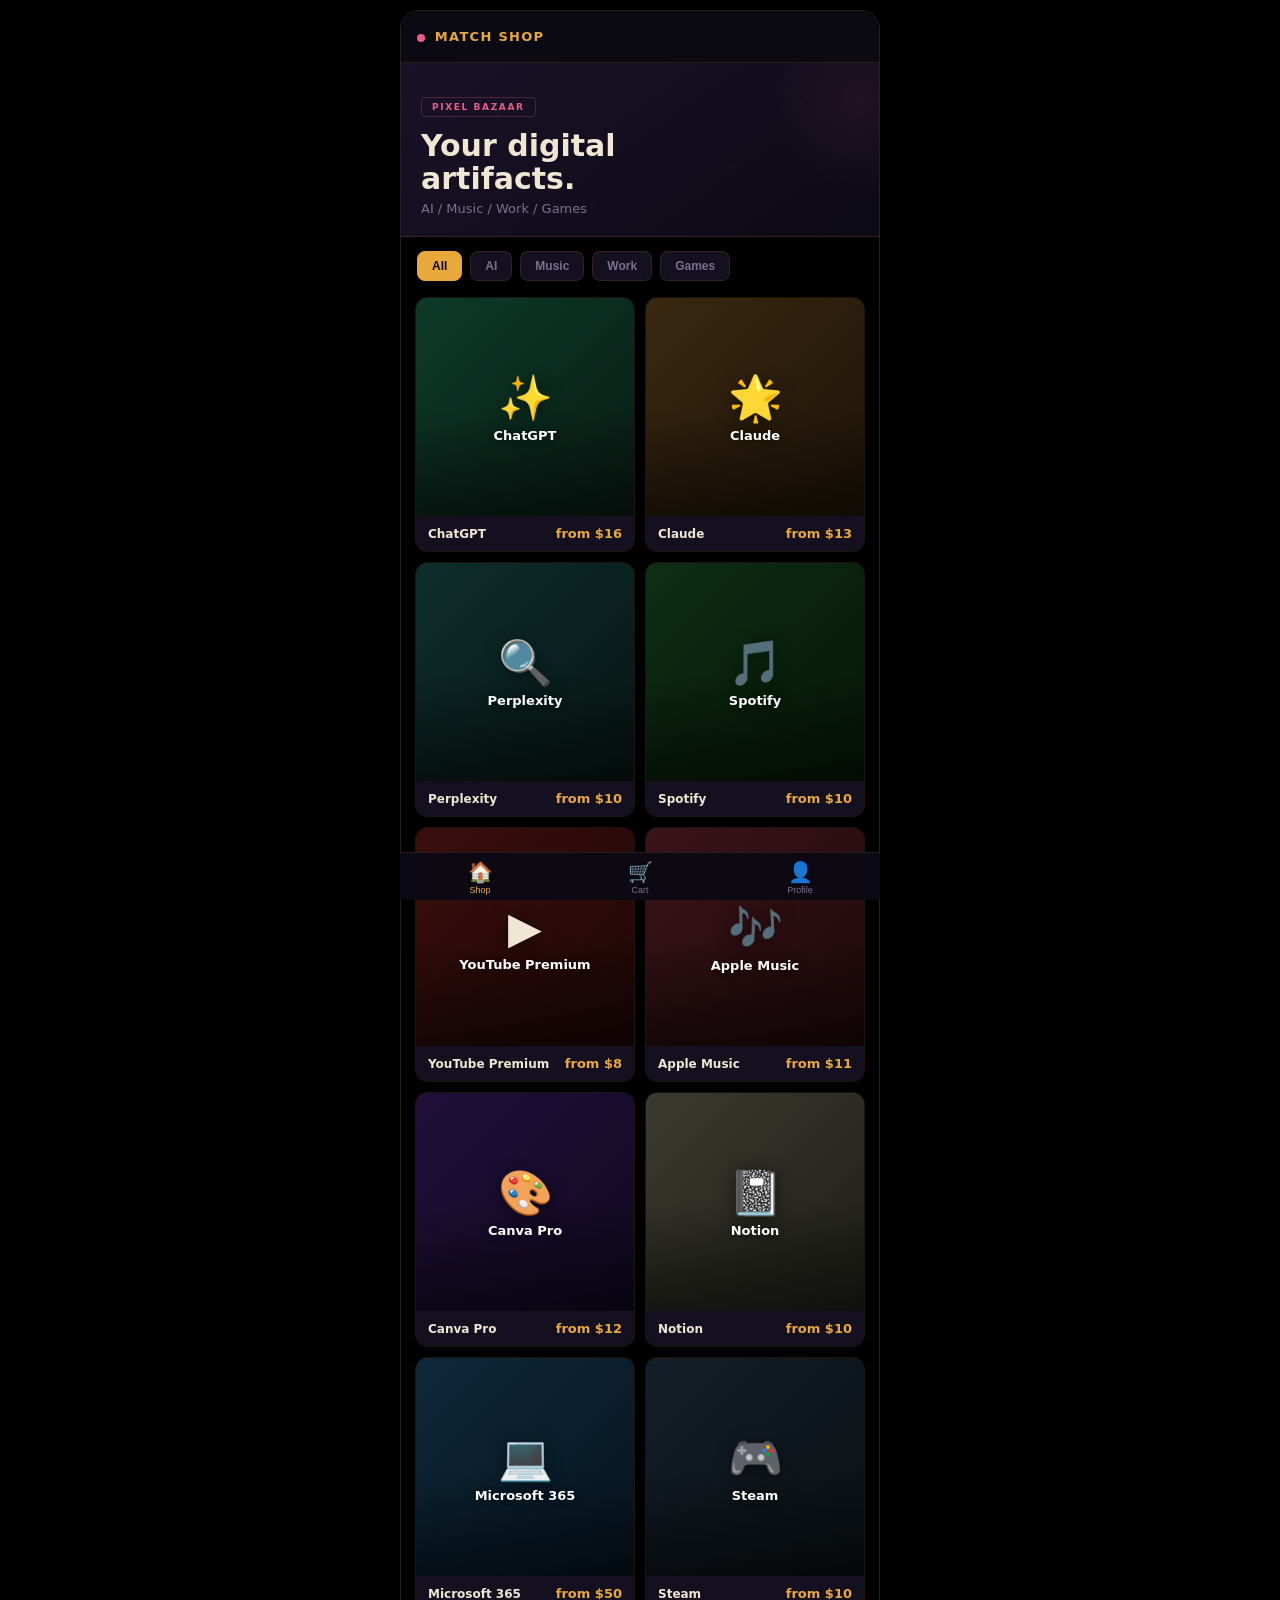
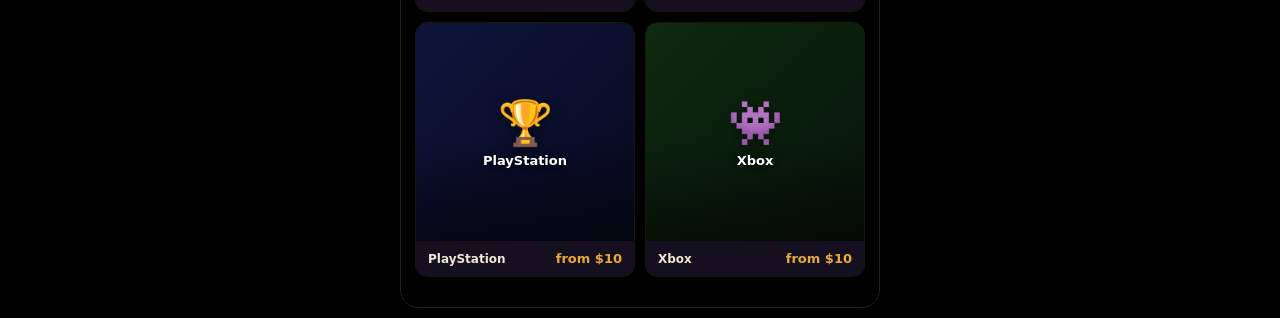
==== webapp/index.html @ 8e43e794 "MATCH SHOP v2 - pixel art guild shop" ====
<!doctype html><html lang="ru"><head><meta charset="utf-8"><meta name="viewport" content="width=device-width,initial-scale=1,viewport-fit=cover"><title>MATCH SHOP</title><link rel="stylesheet" href="style.css"><script src="https://telegram.org/js/telegram-web-app.js"></script></head><body><div id="app">
<div id="view-home" class="view active"><div class="topbar"><div class="topbar-brand"><span class="sakura-dot"></span> MATCH SHOP</div></div><div class="hero"><div class="sakura-layer"></div><div class="hero-badge">PIXEL BAZAAR</div><h1>Your digital<br>artifacts.</h1><p>AI / Music / Work / Games</p></div><div class="tabs"><button class="tab active" data-cat="all" onclick="switchTab(this)">All</button><button class="tab" data-cat="ai" onclick="switchTab(this)">AI</button><button class="tab" data-cat="music" onclick="switchTab(this)">Music</button><button class="tab" data-cat="work" onclick="switchTab(this)">Work</button><button class="tab" data-cat="play" onclick="switchTab(this)">Games</button></div><div id="catalog" class="catalog"></div></div>
<div id="view-detail" class="view"><div class="topbar"><button class="topbar-back" onclick="goBack()">&#8592;</button><div class="topbar-brand">DETAIL</div><div style="width:36px"></div></div><div class="detail-img" id="d-hero"></div><div class="detail-body"><div class="detail-tag" id="d-tag"></div><h2 class="detail-name" id="d-name"></h2><p class="detail-desc" id="d-desc"></p><div class="detail-info"><div class="info-box"><span class="info-label">Duration</span><span class="info-val" id="d-dur"></span></div><div class="info-box"><span class="info-label">Format</span><span class="info-val" id="d-fmt"></span></div></div><div class="detail-bottom"><div class="detail-price" id="d-price">$0</div><button class="btn-gold" onclick="addToCart()">Add to cart</button></div></div></div>
<div id="view-tier" class="view"><div class="topbar"><button class="topbar-back" onclick="goBack()">&#8592;</button><div class="topbar-brand">SELECT PLAN</div><div style="width:36px"></div></div><div id="tier-hero" class="detail-img"></div><div id="tier-list" class="list-wrap"></div></div>
<div id="view-cart2" class="view"><div class="topbar"><button class="topbar-back" onclick="goBack()">&#8592;</button><div class="topbar-brand">Cart</div><div style="width:36px"></div></div><div id="cart-list2" class="list-wrap"></div><div id="cart-empty2" class="empty"><div class="empty-icon">&#128722;</div><p>Cart is empty</p></div><div id="cart-footer2" class="footer-bar hidden"><div class="footer-total"><span>Total</span><span id="cart-total-val2">$0</span></div><button class="btn-gold full" onclick="showPay2()">Checkout</button></div></div>
<div id="view-pay" class="view"><div class="topbar"><button class="topbar-back" onclick="goBack()">&#8592;</button><div class="topbar-brand">Payment</div><div style="width:36px"></div></div><div class="list-wrap"><div class="amount-box"><span>To pay</span><span id="pay-total">$0</span></div><button class="pay-btn" onclick="doPay('crypto')"><span class="pay-ic">&#8383;</span><div><strong>Crypto</strong><span>BTC / ETH / TON / USDT</span></div></button><button class="pay-btn" onclick="doPay('card')"><span class="pay-ic">&#128179;</span><div><strong>Card</strong><span>Visa / Mastercard / worldwide</span></div></button><button class="pay-btn" onclick="doPay('cryptobot')"><span class="pay-ic">&#128172;</span><div><strong>CryptoBot</strong><span>In Telegram / USDT</span></div></button><p class="pay-note">Card converts to crypto. Works worldwide.</p></div></div>
<div id="view-confirm" class="view"><div class="confirm-body"><div class="confirm-icon">&#10004;</div><h2>Order placed!</h2><p>We will contact you in Telegram.</p><button class="btn-gold" onclick="navTo('home')">Back to shop</button></div></div>
<div id="view-history" class="view"><div class="topbar"><button class="topbar-back" onclick="goBack()">&#8592;</button><div class="topbar-brand">History</div><div style="width:36px"></div></div><div id="history-list" class="list-wrap"></div><div id="history-empty" class="empty"><div class="empty-icon">&#128196;</div><p>No purchases yet</p></div></div>
<div id="view-settings" class="view"><div class="topbar"><button class="topbar-back" onclick="goBack()">&#8592;</button><div class="topbar-brand">Settings</div><div style="width:36px"></div></div><div class="list-wrap"><div class="set-row" onclick="navTo('support')"><span class="set-ic">&#128172;</span><div><strong>Support</strong><span>Get help with your order</span></div><span class="set-arrow">&#8594;</span></div><div class="set-row"><span class="set-ic">&#127760;</span><div><strong>Language</strong><span>English</span></div></div><div class="set-row"><span class="set-ic">&#128274;</span><div><strong>Privacy</strong><span>Data protection</span></div></div><div class="set-row"><span class="set-ic">&#128221;</span><div><strong>Terms</strong><span>Terms of service</span></div></div></div></div>
<div id="view-support" class="view"><div class="topbar"><button class="topbar-back" onclick="goBack()">&#8592;</button><div class="topbar-brand">Support</div><div style="width:36px"></div></div><div class="list-wrap"><div class="support-ic">&#128736;</div><h3 style="text-align:center;margin-bottom:4px">Need help?</h3><p style="text-align:center;color:var(--muted);font-size:12px;margin-bottom:16px">Contact us directly</p><a class="support-btn" href="https://t.me/matchshopbot" target="_blank">&#128172; Write to Support</a><div class="faq"><div class="faq-q" onclick="toggleFaq(this)"><span>How to pay?</span><span>&#8595;</span></div><div class="faq-a hidden">Pick item, add to cart, choose payment. Card converts to crypto automatically.</div><div class="faq-q" onclick="toggleFaq(this)"><span>When do I get my order?</span><span>&#8595;</span></div><div class="faq-a hidden">Most orders delivered within 5-30 minutes after payment.</div><div class="faq-q" onclick="toggleFaq(this)"><span>Refund policy?</span><span>&#8595;</span></div><div class="faq-a hidden">Contact support with order ID within 24 hours for refund requests.</div></div></div></div>
<div id="view-profile" class="view"><div class="topbar"><div class="topbar-brand">Profile</div></div><div class="profile-wrap"><div class="profile-av" id="p-av"></div><div class="profile-name" id="p-name">User</div><div class="stats-row"><div class="stat-box"><span class="stat-val" id="p-orders">0</span><span class="stat-lbl">Orders</span></div><div class="stat-box"><span class="stat-val" id="p-cb">$0</span><span class="stat-lbl">Cashback</span></div></div><div class="ref-card"><div class="ref-title">&#127942; Referral Program</div><p class="ref-desc">Invite friends - get 5% cashback on their orders</p><div class="ref-link"><span id="ref-code">---</span><button class="btn-copy" onclick="copyRef()">Copy</button></div><div class="stats-row"><div class="stat-box"><span class="stat-val" id="p-refs">0</span><span class="stat-lbl">Invited</span></div><div class="stat-box"><span class="stat-val" id="p-ref-e">$0</span><span class="stat-lbl">Earned</span></div></div></div><div class="profile-menu"><div class="pm-row" onclick="navTo('history')"><span>&#128196;</span><span>Purchase History</span><span>&#8594;</span></div><div class="pm-row" onclick="navTo('settings')"><span>&#9881;&#65039;</span><span>Settings</span><span>&#8594;</span></div></div></div></div>
<div class="bottomnav"><button class="nav-item active" data-view="home" onclick="navTo('home')"><span class="nav-ic">&#127968;</span><span>Shop</span></button><button class="nav-item" data-view="cart2" onclick="navTo('cart2')"><span class="nav-ic">&#128722;</span><span>Cart</span><span class="nav-badge hidden" id="nav-badge">0</span></button><button class="nav-item" data-view="profile" onclick="navTo('profile')"><span class="nav-ic">&#128100;</span><span>Profile</span></button></div>
</div><script src="app.js"></script></body></html>
---- webapp/style.css ----
*{box-sizing:border-box;margin:0;padding:0}
:root{--bg:#0c0a14;--card:#151020;--gold:#e8a93a;--pink:#e85d8a;--txt:#f0e6d4;--muted:#7a7090;--border:rgba(232,169,58,0.12);--r:12px;--sakura:rgba(232,93,138,0.06)}
body{background:var(--bg);color:var(--txt);font-family:system-ui,-apple-system,sans-serif;overflow-x:hidden;padding-bottom:68px}
#app{max-width:480px;margin:0 auto;min-height:100vh}
.view{display:none;min-height:100vh;padding-bottom:20px}.view.active{display:block}
.topbar{position:sticky;top:0;z-index:100;display:flex;align-items:center;justify-content:space-between;height:52px;padding:0 16px;background:rgba(12,10,20,0.94);backdrop-filter:blur(12px);border-bottom:1px solid var(--border)}
.topbar-brand{font-weight:700;font-size:13px;letter-spacing:.1em;color:var(--gold)}
.sakura-dot{display:inline-block;width:8px;height:8px;border-radius:50%;background:var(--pink);margin-right:4px;vertical-align:middle}
.topbar-back{background:none;border:none;color:var(--gold);font-size:22px;cursor:pointer;width:36px}
.hidden{display:none!important}
.hero{padding:32px 20px 20px;background:linear-gradient(145deg,#1a1228 0%,#0c0a14 100%);border-bottom:1px solid var(--border);position:relative;overflow:hidden}
.hero::before{content:'';position:absolute;top:-30%;right:-15%;width:180px;height:180px;background:radial-gradient(circle,rgba(232,93,138,0.08),transparent 70%);pointer-events:none}
.sakura-layer{position:absolute;inset:0;background-image:radial-gradient(2px 2px at 20% 30%,rgba(232,93,138,0.15),transparent),radial-gradient(2px 2px at 70% 60%,rgba(232,93,138,0.1),transparent),radial-gradient(1px 1px at 40% 80%,rgba(232,93,138,0.12),transparent),radial-gradient(2px 2px at 85% 20%,rgba(232,93,138,0.08),transparent);animation:sakuraDrift 20s linear infinite;pointer-events:none}
@keyframes sakuraDrift{0%{transform:translateY(0)}100%{transform:translateY(-30px)}}
.hero-badge{display:inline-block;font-size:9px;font-weight:700;letter-spacing:.18em;color:var(--pink);border:1px solid rgba(232,93,138,0.25);border-radius:4px;padding:4px 10px;margin-bottom:12px}
.hero h1{font-size:30px;font-weight:800;line-height:1.1;margin-bottom:6px}
.hero p{font-size:13px;color:var(--muted)}
.tabs{display:flex;gap:8px;padding:14px 16px 6px;overflow-x:auto;scrollbar-width:none}.tabs::-webkit-scrollbar{display:none}
.tab{white-space:nowrap;border:1px solid var(--border);background:var(--card);color:var(--muted);border-radius:8px;padding:7px 14px;font-size:12px;font-weight:600;cursor:pointer;transition:all .2s}
.tab.active{background:var(--gold);color:#0c0a14;border-color:var(--gold)}
.catalog{padding:10px 14px;display:grid;grid-template-columns:1fr 1fr;gap:10px}
.product{border-radius:var(--r);overflow:hidden;cursor:pointer;border:1px solid var(--border);transition:transform .15s;position:relative}
.product:active{transform:scale(.96)}
.product-img{width:100%;aspect-ratio:1;display:flex;flex-direction:column;align-items:center;justify-content:center;position:relative;overflow:hidden}
.product-img::after{content:'';position:absolute;inset:0;background:linear-gradient(to bottom,transparent 50%,rgba(0,0,0,0.5));pointer-events:none}
.product-emoji{font-size:44px;z-index:1;filter:drop-shadow(0 2px 8px rgba(0,0,0,0.5))}
.product-label{font-size:13px;font-weight:700;color:#fff;z-index:1;text-shadow:0 1px 6px rgba(0,0,0,0.6);margin-top:4px}
.product-bottom{padding:10px 12px;display:flex;justify-content:space-between;align-items:center;background:var(--card)}
.product-name{font-size:12px;font-weight:600}.product-price{font-size:13px;font-weight:700;color:var(--gold)}
.pg-chatgpt{background:linear-gradient(135deg,#0e3a2a,#081c14)}.pg-claude{background:linear-gradient(135deg,#3a2810,#1e1408)}.pg-perplexity{background:linear-gradient(135deg,#0e2e2c,#061614)}.pg-spotify{background:linear-gradient(135deg,#0e2e14,#061608)}.pg-yt{background:linear-gradient(135deg,#3a0e0e,#1e0606)}.pg-apple{background:linear-gradient(135deg,#3a1418,#1e080a)}.pg-canva{background:linear-gradient(135deg,#20103a,#100820)}.pg-notion{background:linear-gradient(135deg,#3a3a30,#1e1e18)}.pg-m365{background:linear-gradient(135deg,#0e283a,#061420)}.pg-steam{background:linear-gradient(135deg,#141e28,#0a1014)}.pg-psn{background:linear-gradient(135deg,#0e143a,#060a20)}.pg-xbox{background:linear-gradient(135deg,#0e2a10,#061408)}
.detail-img{width:100%;aspect-ratio:1.4;display:flex;flex-direction:column;align-items:center;justify-content:center;position:relative}
.detail-img::after{content:'';position:absolute;inset:0;background:linear-gradient(to bottom,transparent 40%,rgba(0,0,0,0.5));pointer-events:none}
.detail-img .product-emoji{font-size:64px}.detail-img .product-label{font-size:18px}
.detail-body{padding:18px 16px}
.detail-tag{font-size:9px;font-weight:700;letter-spacing:.15em;color:var(--pink);border:1px solid rgba(232,93,138,0.25);display:inline-block;padding:3px 8px;border-radius:4px;margin-bottom:10px}
.detail-name{font-size:22px;font-weight:700;margin-bottom:6px}
.detail-desc{font-size:13px;color:var(--muted);line-height:1.5;margin-bottom:18px}
.detail-info{display:grid;grid-template-columns:1fr 1fr;gap:8px;margin-bottom:20px}
.info-box{padding:12px;background:var(--card);border:1px solid var(--border);border-radius:var(--r)}
.info-label{display:block;font-size:9px;font-weight:700;letter-spacing:.1em;color:var(--muted);margin-bottom:3px;text-transform:uppercase}
.info-val{font-size:13px;font-weight:600}
.detail-bottom{display:flex;align-items:center;justify-content:space-between}
.detail-price{font-size:26px;font-weight:800}
.btn-gold{background:var(--gold);color:#0c0a14;border:none;border-radius:var(--r);padding:13px 24px;font-size:14px;font-weight:700;cursor:pointer}.btn-gold:active{transform:scale(.95)}.btn-gold.full{width:100%;padding:16px;font-size:15px}
.tier-card{display:flex;align-items:center;gap:12px;padding:14px;background:var(--card);border:1px solid var(--border);border-radius:var(--r);cursor:pointer}.tier-card:active{border-color:var(--gold)}
.tier-ic{font-size:24px;width:36px;text-align:center;flex-shrink:0}
.tier-info{flex:1}.tier-info strong{font-size:14px;display:block;margin-bottom:1px}.tier-info span{font-size:11px;color:var(--muted);line-height:1.3}
.tier-price{font-size:16px;font-weight:700;color:var(--gold);white-space:nowrap}
.list-wrap{padding:14px;display:grid;gap:10px}
.empty{text-align:center;padding:60px 20px}.empty-icon{font-size:42px;margin-bottom:12px;opacity:.3}.empty p{font-size:15px;color:var(--muted)}
.cart-item{display:flex;align-items:center;gap:12px;padding:12px;background:var(--card);border:1px solid var(--border);border-radius:var(--r)}
.cart-item-img{width:44px;height:44px;border-radius:8px;display:flex;align-items:center;justify-content:center;font-size:20px;flex-shrink:0}
.cart-item-info{flex:1;min-width:0}.cart-item-info h4{font-size:13px;font-weight:600;margin-bottom:1px}.cart-item-info p{font-size:11px;color:var(--muted)}
.cart-item-right{display:flex;align-items:center;gap:8px}
.cart-item-price{font-size:13px;font-weight:700;color:var(--gold)}
.cart-item-del{background:none;border:1px solid rgba(200,60,60,0.3);color:#c83c3c;width:26px;height:26px;border-radius:50%;font-size:11px;cursor:pointer;display:flex;align-items:center;justify-content:center}
.footer-bar{position:fixed;bottom:68px;left:50%;transform:translateX(-50%);width:100%;max-width:480px;background:rgba(12,10,20,0.96);backdrop-filter:blur(12px);border-top:1px solid var(--border);padding:14px}
.footer-total{display:flex;justify-content:space-between;align-items:center;margin-bottom:10px;font-size:13px;color:var(--muted)}
#cart-total-val2{font-size:18px;font-weight:700;color:var(--txt)}
.amount-box{display:flex;justify-content:space-between;align-items:center;padding:16px;background:var(--card);border:1px solid var(--border);border-radius:var(--r);margin-bottom:14px;font-size:13px;color:var(--muted)}
#pay-total{font-size:20px;font-weight:700;color:var(--txt)}
.pay-btn{display:flex;align-items:center;gap:12px;padding:16px;background:var(--card);border:1px solid var(--border);border-radius:var(--r);cursor:pointer;text-align:left;color:var(--txt);width:100%;margin-bottom:8px}.pay-btn:active{border-color:var(--gold)}
.pay-ic{font-size:26px;width:36px;text-align:center;flex-shrink:0}
.pay-btn div{display:flex;flex-direction:column;gap:1px}.pay-btn strong{font-size:14px}.pay-btn span{font-size:11px;color:var(--muted)}
.pay-note{font-size:10px;color:var(--muted);text-align:center;margin-top:8px}
.confirm-body{text-align:center;padding:80px 24px 32px}
.confirm-icon{width:72px;height:72px;border-radius:50%;background:var(--gold);color:#0c0a14;font-size:32px;display:flex;align-items:center;justify-content:center;margin:0 auto 20px;animation:pulse 2s infinite}
@keyframes pulse{0%,100%{box-shadow:0 0 0 0 rgba(232,169,58,0.3)}50%{box-shadow:0 0 0 16px rgba(232,169,58,0)}}
.confirm-body h2{font-size:22px;margin-bottom:6px}.confirm-body p{font-size:13px;color:var(--muted);margin-bottom:24px}
.history-item{padding:14px;background:var(--card);border:1px solid var(--border);border-radius:var(--r)}
.history-top{display:flex;justify-content:space-between;margin-bottom:6px}
.history-date{font-size:11px;color:var(--muted)}.history-total{font-size:14px;font-weight:700;color:var(--gold)}
.history-items{font-size:12px;color:var(--muted)}.history-cb{font-size:11px;color:var(--pink);margin-top:4px}
.set-row{display:flex;align-items:center;gap:12px;padding:16px;background:var(--card);border:1px solid var(--border);border-radius:var(--r);cursor:pointer}.set-row:active{border-color:var(--gold)}
.set-ic{font-size:22px;width:32px;text-align:center}.set-row div{flex:1;display:flex;flex-direction:column;gap:1px}.set-row strong{font-size:14px}.set-row span{font-size:11px;color:var(--muted)}
.set-arrow{color:var(--muted);font-size:14px}
.support-ic{text-align:center;font-size:48px;margin:20px 0 10px}
.support-btn{display:block;text-align:center;padding:16px;background:var(--gold);color:#0c0a14;border-radius:var(--r);text-decoration:none;font-size:15px;font-weight:700;margin-bottom:20px}
.faq{display:grid;gap:8px}
.faq-q{display:flex;justify-content:space-between;align-items:center;padding:14px;background:var(--card);border:1px solid var(--border);border-radius:var(--r);cursor:pointer;font-size:13px;font-weight:600}
.faq-a{padding:0 14px 14px;font-size:12px;color:var(--muted);line-height:1.5;background:var(--card);border-radius:0 0 var(--r) var(--r);margin-top:-8px}
.profile-wrap{padding:20px 16px}
.profile-av{width:72px;height:72px;border-radius:50%;background:linear-gradient(135deg,var(--gold),var(--pink));margin:0 auto 10px;display:flex;align-items:center;justify-content:center;font-size:32px;font-weight:700;color:#0c0a14}
.profile-name{text-align:center;font-size:17px;font-weight:700;margin-bottom:16px}
.stats-row{display:grid;grid-template-columns:1fr 1fr;gap:8px;margin-bottom:16px}
.stat-box{padding:14px;background:var(--card);border:1px solid var(--border);border-radius:var(--r);text-align:center}
.stat-val{display:block;font-size:18px;font-weight:700;color:var(--gold);margin-bottom:2px}
.stat-lbl{font-size:10px;color:var(--muted)}
.ref-card{padding:18px;background:var(--card);border:1px solid var(--border);border-radius:var(--r);margin-bottom:16px}
.ref-title{font-size:15px;font-weight:700;margin-bottom:4px}
.ref-desc{font-size:12px;color:var(--muted);margin-bottom:12px;line-height:1.4}
.ref-link{display:flex;align-items:center;justify-content:space-between;padding:10px 12px;background:var(--bg);border:1px solid var(--border);border-radius:8px;margin-bottom:12px}
#ref-code{font-size:12px;font-weight:600;color:var(--gold);font-family:monospace}
.btn-copy{background:var(--gold);color:#0c0a14;border:none;border-radius:6px;padding:6px 12px;font-size:11px;font-weight:700;cursor:pointer}
.profile-menu{display:grid;gap:8px}
.pm-row{display:flex;align-items:center;gap:10px;padding:14px;background:var(--card);border:1px solid var(--border);border-radius:var(--r);cursor:pointer;font-size:14px}.pm-row:active{border-color:var(--gold)}
.pm-row span:first-child{font-size:18px}.pm-row span:nth-child(2){flex:1;font-weight:600}.pm-row span:last-child{color:var(--muted);font-size:14px}
.bottomnav{position:fixed;bottom:0;left:50%;transform:translateX(-50%);width:100%;max-width:480px;display:flex;background:rgba(12,10,20,0.96);backdrop-filter:blur(12px);border-top:1px solid var(--border);z-index:200;padding-bottom:env(safe-area-inset-bottom,0px)}
.nav-item{flex:1;display:flex;flex-direction:column;align-items:center;padding:7px 0 5px;background:none;border:none;color:var(--muted);font-size:9px;cursor:pointer;position:relative}
.nav-item.active{color:var(--gold)}
.nav-ic{font-size:20px;margin-bottom:1px}
.nav-badge{position:absolute;top:1px;right:calc(50% - 18px);background:var(--pink);color:#fff;font-size:8px;font-weight:700;min-width:15px;height:15px;border-radius:8px;display:flex;align-items:center;justify-content:center;padding:0 3px}
.view{animation:fadeUp .2s ease}
@keyframes fadeUp{from{opacity:0;transform:translateY(8px)}to{opacity:1;transform:none}}
@media(min-width:600px){body{background:#000;padding:10px}#app{border-radius:18px;overflow:hidden;border:1px solid #222}}
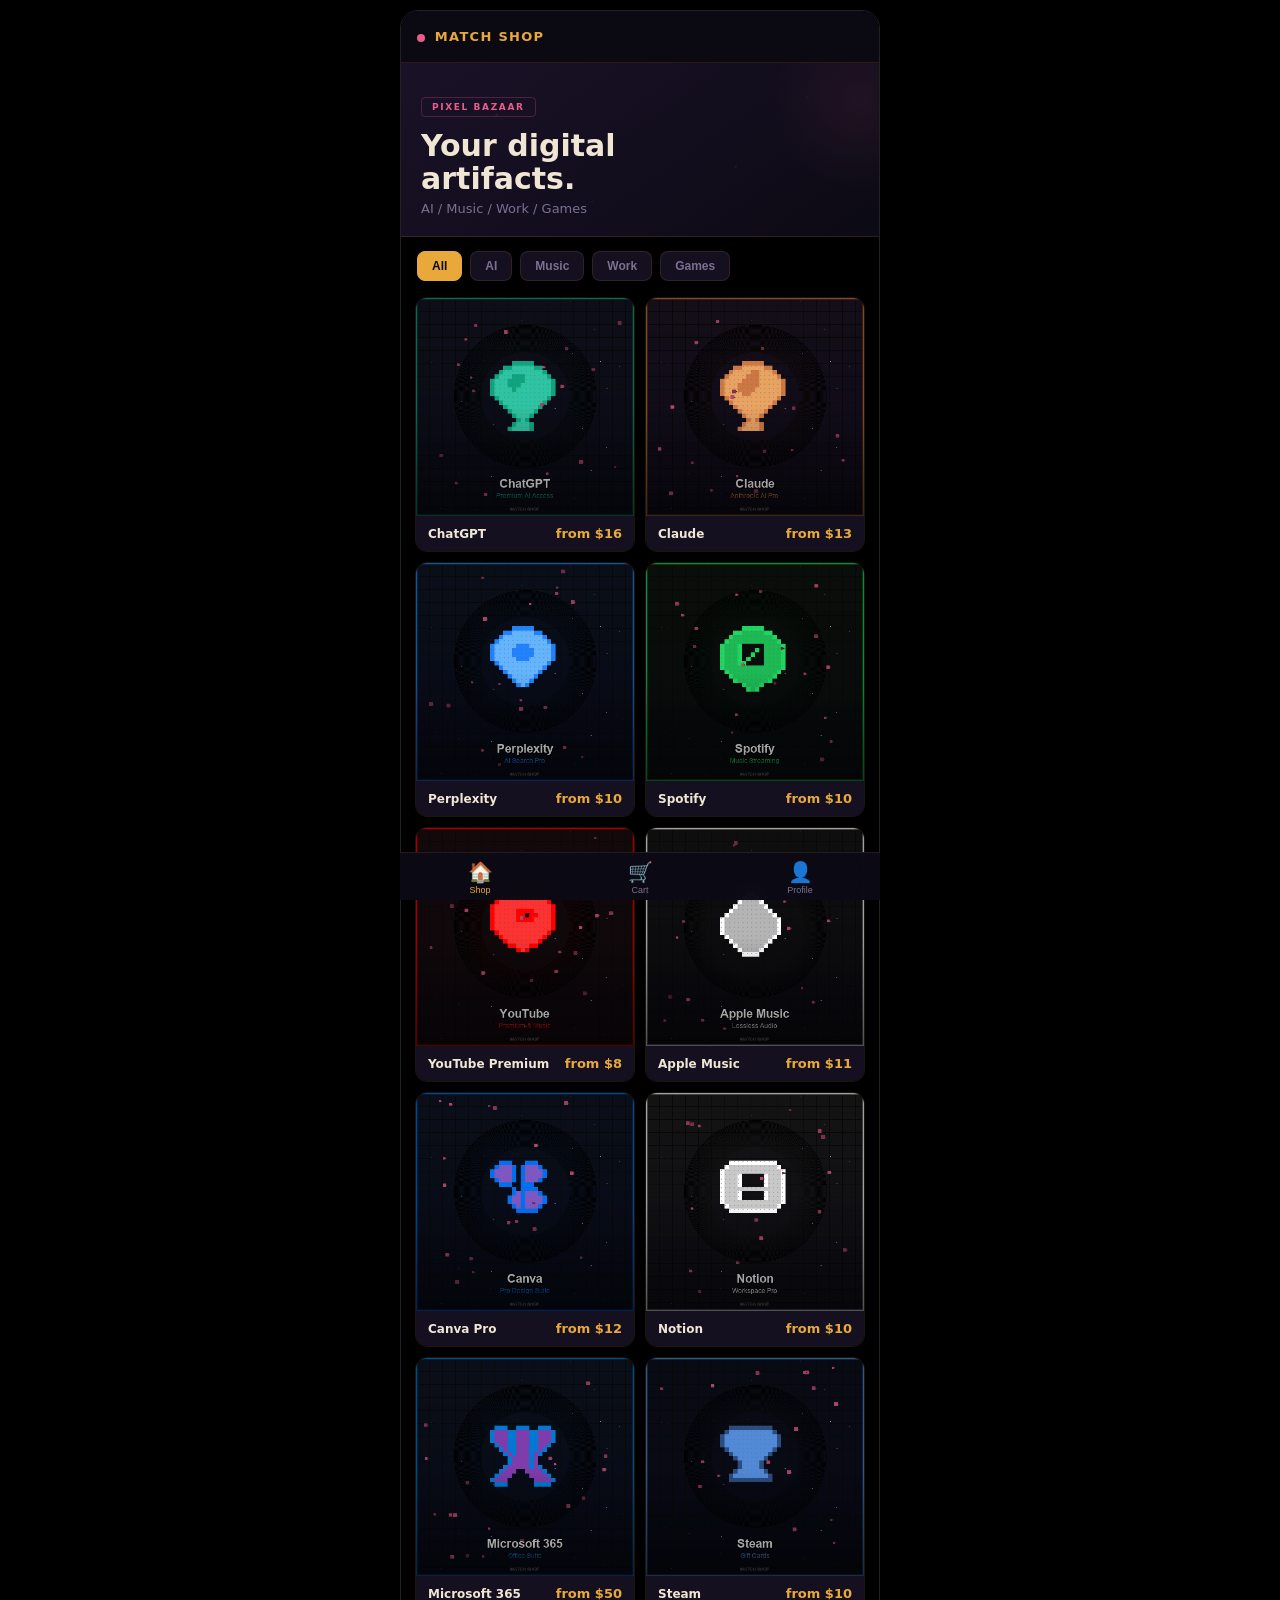
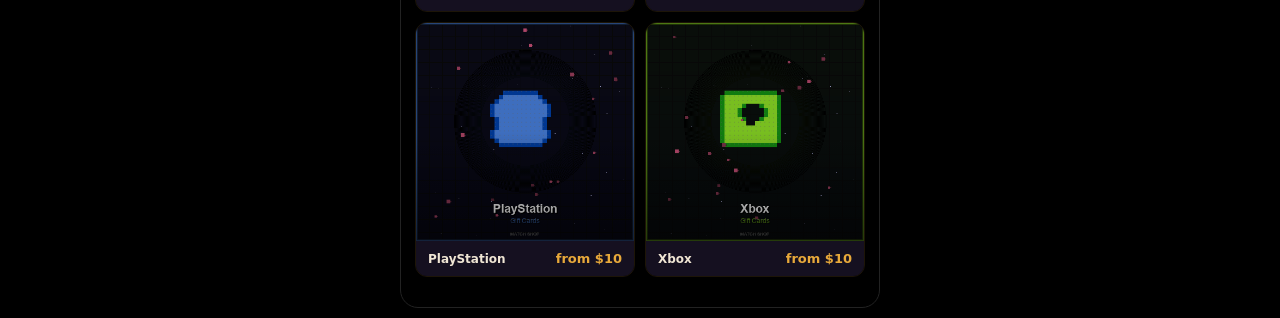
==== commit 3a92b782: "CryptoBot only - removed NOWPayments from UI" ====
--- a/webapp/index.html
+++ b/webapp/index.html
@@ -3,11 +3,11 @@
 <div id="view-detail" class="view"><div class="topbar"><button class="topbar-back" onclick="goBack()">&#8592;</button><div class="topbar-brand">DETAIL</div><div style="width:36px"></div></div><div class="detail-img" id="d-hero"></div><div class="detail-body"><div class="detail-tag" id="d-tag"></div><h2 class="detail-name" id="d-name"></h2><p class="detail-desc" id="d-desc"></p><div class="detail-info"><div class="info-box"><span class="info-label">Duration</span><span class="info-val" id="d-dur"></span></div><div class="info-box"><span class="info-label">Format</span><span class="info-val" id="d-fmt"></span></div></div><div class="detail-bottom"><div class="detail-price" id="d-price">$0</div><button class="btn-gold" onclick="addToCart()">Add to cart</button></div></div></div>
 <div id="view-tier" class="view"><div class="topbar"><button class="topbar-back" onclick="goBack()">&#8592;</button><div class="topbar-brand">SELECT PLAN</div><div style="width:36px"></div></div><div id="tier-hero" class="detail-img"></div><div id="tier-list" class="list-wrap"></div></div>
 <div id="view-cart2" class="view"><div class="topbar"><button class="topbar-back" onclick="goBack()">&#8592;</button><div class="topbar-brand">Cart</div><div style="width:36px"></div></div><div id="cart-list2" class="list-wrap"></div><div id="cart-empty2" class="empty"><div class="empty-icon">&#128722;</div><p>Cart is empty</p></div><div id="cart-footer2" class="footer-bar hidden"><div class="footer-total"><span>Total</span><span id="cart-total-val2">$0</span></div><button class="btn-gold full" onclick="showPay2()">Checkout</button></div></div>
-<div id="view-pay" class="view"><div class="topbar"><button class="topbar-back" onclick="goBack()">&#8592;</button><div class="topbar-brand">Payment</div><div style="width:36px"></div></div><div class="list-wrap"><div class="amount-box"><span>To pay</span><span id="pay-total">$0</span></div><button class="pay-btn" onclick="doPay('crypto')"><span class="pay-ic">&#8383;</span><div><strong>Crypto</strong><span>BTC / ETH / TON / USDT</span></div></button><button class="pay-btn" onclick="doPay('card')"><span class="pay-ic">&#128179;</span><div><strong>Card</strong><span>Visa / Mastercard / worldwide</span></div></button><button class="pay-btn" onclick="doPay('cryptobot')"><span class="pay-ic">&#128172;</span><div><strong>CryptoBot</strong><span>In Telegram / USDT</span></div></button><p class="pay-note">Card converts to crypto. Works worldwide.</p></div></div>
+<div id="view-pay" class="view"><div class="topbar"><button class="topbar-back" onclick="goBack()">&#8592;</button><div class="topbar-brand">Payment</div><div style="width:36px"></div></div><div class="list-wrap"><div class="amount-box"><span>To pay</span><span id="pay-total">$0</span></div><button class="pay-btn" onclick="doPay('cryptobot')"><span class="pay-ic">&#128172;</span><div><strong>CryptoBot</strong><span>In Telegram / USDT</span></div></button><p class="pay-note">Card converts to crypto. Works worldwide.</p></div></div>
 <div id="view-confirm" class="view"><div class="confirm-body"><div class="confirm-icon">&#10004;</div><h2>Order placed!</h2><p>We will contact you in Telegram.</p><button class="btn-gold" onclick="navTo('home')">Back to shop</button></div></div>
 <div id="view-history" class="view"><div class="topbar"><button class="topbar-back" onclick="goBack()">&#8592;</button><div class="topbar-brand">History</div><div style="width:36px"></div></div><div id="history-list" class="list-wrap"></div><div id="history-empty" class="empty"><div class="empty-icon">&#128196;</div><p>No purchases yet</p></div></div>
 <div id="view-settings" class="view"><div class="topbar"><button class="topbar-back" onclick="goBack()">&#8592;</button><div class="topbar-brand">Settings</div><div style="width:36px"></div></div><div class="list-wrap"><div class="set-row" onclick="navTo('support')"><span class="set-ic">&#128172;</span><div><strong>Support</strong><span>Get help with your order</span></div><span class="set-arrow">&#8594;</span></div><div class="set-row"><span class="set-ic">&#127760;</span><div><strong>Language</strong><span>English</span></div></div><div class="set-row"><span class="set-ic">&#128274;</span><div><strong>Privacy</strong><span>Data protection</span></div></div><div class="set-row"><span class="set-ic">&#128221;</span><div><strong>Terms</strong><span>Terms of service</span></div></div></div></div>
 <div id="view-support" class="view"><div class="topbar"><button class="topbar-back" onclick="goBack()">&#8592;</button><div class="topbar-brand">Support</div><div style="width:36px"></div></div><div class="list-wrap"><div class="support-ic">&#128736;</div><h3 style="text-align:center;margin-bottom:4px">Need help?</h3><p style="text-align:center;color:var(--muted);font-size:12px;margin-bottom:16px">Contact us directly</p><a class="support-btn" href="https://t.me/matchshopbot" target="_blank">&#128172; Write to Support</a><div class="faq"><div class="faq-q" onclick="toggleFaq(this)"><span>How to pay?</span><span>&#8595;</span></div><div class="faq-a hidden">Pick item, add to cart, choose payment. Card converts to crypto automatically.</div><div class="faq-q" onclick="toggleFaq(this)"><span>When do I get my order?</span><span>&#8595;</span></div><div class="faq-a hidden">Most orders delivered within 5-30 minutes after payment.</div><div class="faq-q" onclick="toggleFaq(this)"><span>Refund policy?</span><span>&#8595;</span></div><div class="faq-a hidden">Contact support with order ID within 24 hours for refund requests.</div></div></div></div>
 <div id="view-profile" class="view"><div class="topbar"><div class="topbar-brand">Profile</div></div><div class="profile-wrap"><div class="profile-av" id="p-av"></div><div class="profile-name" id="p-name">User</div><div class="stats-row"><div class="stat-box"><span class="stat-val" id="p-orders">0</span><span class="stat-lbl">Orders</span></div><div class="stat-box"><span class="stat-val" id="p-cb">$0</span><span class="stat-lbl">Cashback</span></div></div><div class="ref-card"><div class="ref-title">&#127942; Referral Program</div><p class="ref-desc">Invite friends - get 5% cashback on their orders</p><div class="ref-link"><span id="ref-code">---</span><button class="btn-copy" onclick="copyRef()">Copy</button></div><div class="stats-row"><div class="stat-box"><span class="stat-val" id="p-refs">0</span><span class="stat-lbl">Invited</span></div><div class="stat-box"><span class="stat-val" id="p-ref-e">$0</span><span class="stat-lbl">Earned</span></div></div></div><div class="profile-menu"><div class="pm-row" onclick="navTo('history')"><span>&#128196;</span><span>Purchase History</span><span>&#8594;</span></div><div class="pm-row" onclick="navTo('settings')"><span>&#9881;&#65039;</span><span>Settings</span><span>&#8594;</span></div></div></div></div>
 <div class="bottomnav"><button class="nav-item active" data-view="home" onclick="navTo('home')"><span class="nav-ic">&#127968;</span><span>Shop</span></button><button class="nav-item" data-view="cart2" onclick="navTo('cart2')"><span class="nav-ic">&#128722;</span><span>Cart</span><span class="nav-badge hidden" id="nav-badge">0</span></button><button class="nav-item" data-view="profile" onclick="navTo('profile')"><span class="nav-ic">&#128100;</span><span>Profile</span></button></div>
-</div><script src="app.js"></script></body></html>+</div><script src="app.js"></script></body></html>
